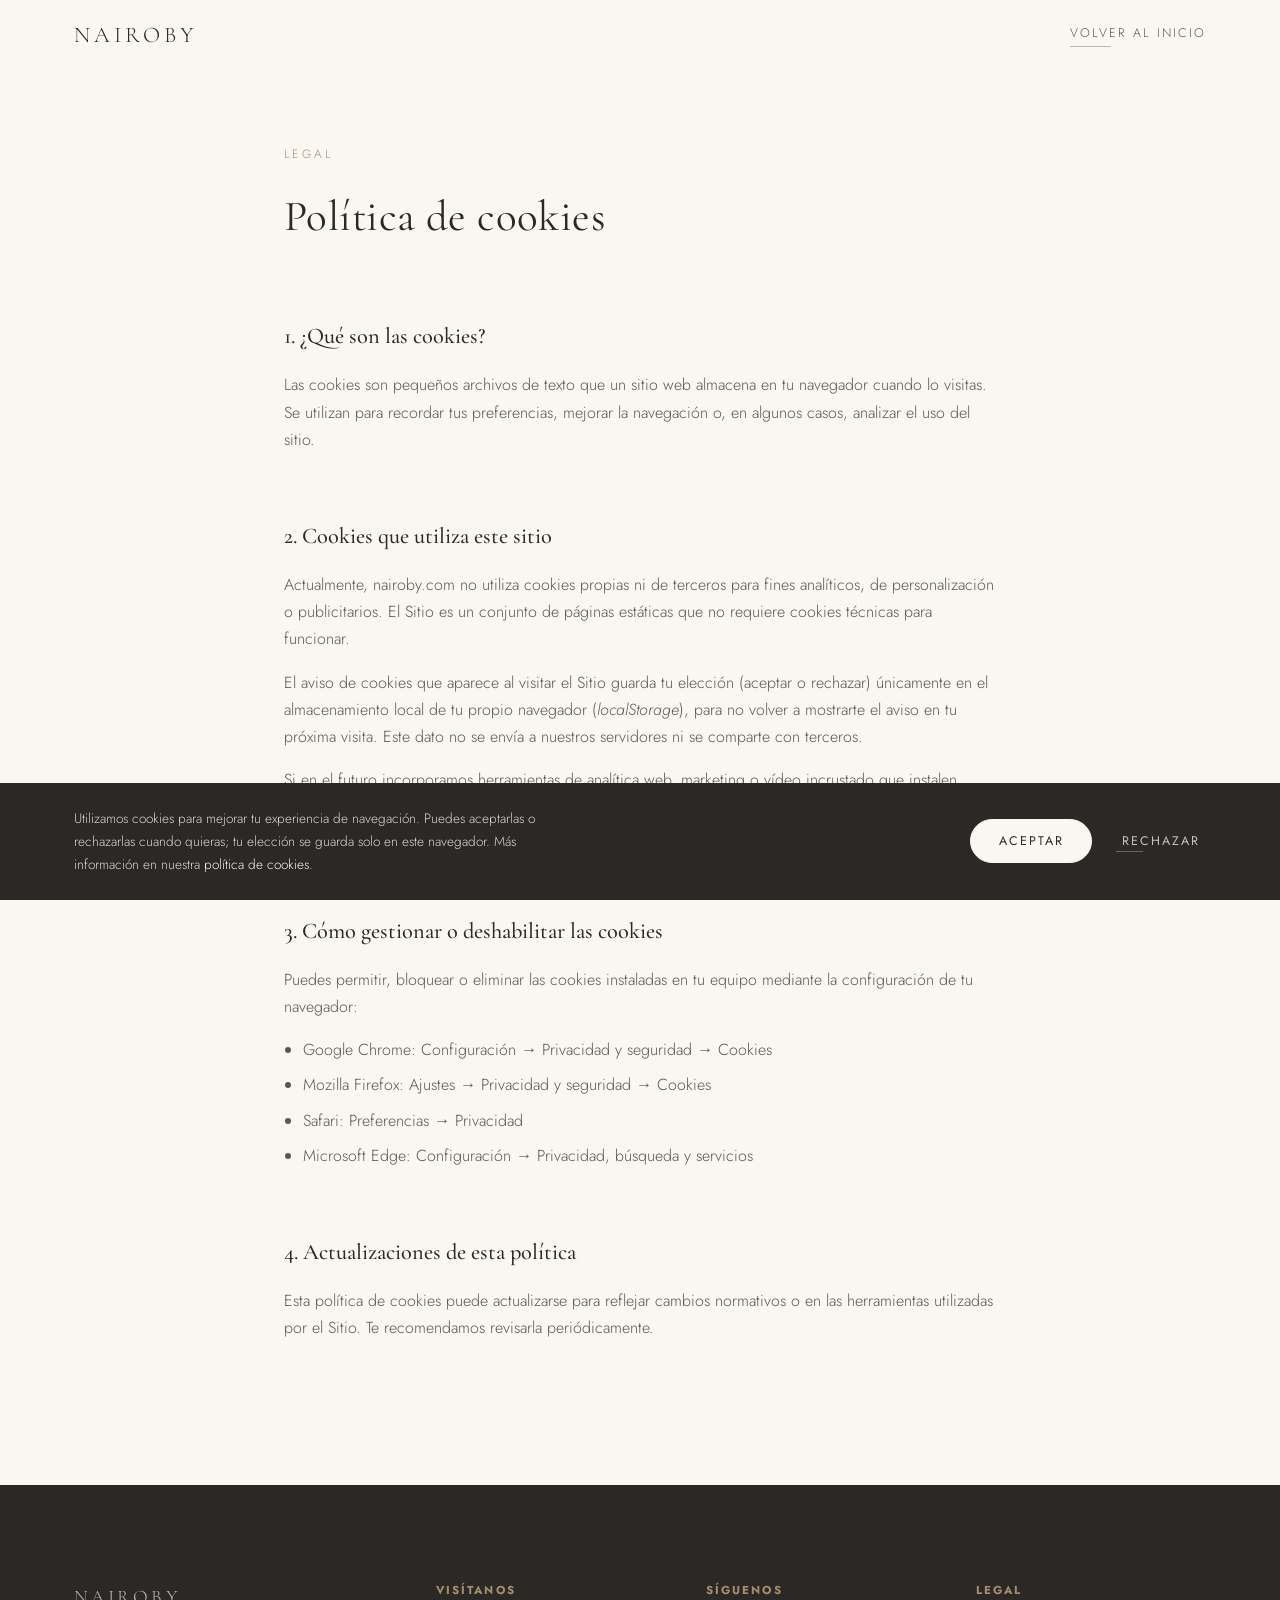
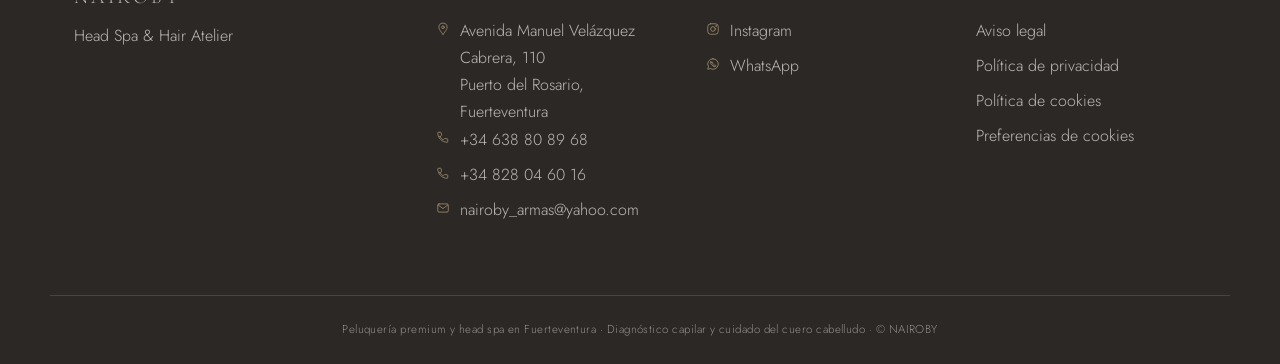
==== cookies.html @ 89db62e9 "Refine Contacto: smaller columns, phone field, warmer map, clickable map - Cap .contacto-columns at " ====
<!DOCTYPE html>
<html lang="es">
<head>
  <meta charset="UTF-8" />
  <meta name="viewport" content="width=device-width, initial-scale=1.0" />
  <title>Política de cookies — NAIROBY</title>
  <meta name="description" content="Política de cookies de NAIROBY, Head Spa & Hair Atelier." />
  <meta name="robots" content="noindex" />
  <meta name="theme-color" content="#FAF7F2" />

  <link rel="preconnect" href="https://fonts.googleapis.com" />
  <link rel="preconnect" href="https://fonts.gstatic.com" crossorigin />
  <link href="https://fonts.googleapis.com/css2?family=Cormorant+Garamond:wght@300;400;500&family=Jost:wght@300;400;500&display=swap" rel="stylesheet" />

  <link rel="stylesheet" href="css/style.css?v=2" />
</head>
<body>
  <svg aria-hidden="true" class="icon-sprite">
    <symbol id="icon-pin" viewBox="0 0 24 24">
      <path d="M12 21s7-7.58 7-12A7 7 0 0 0 5 9c0 4.42 7 12 7 12z" />
      <circle cx="12" cy="9" r="2.3" />
    </symbol>
    <symbol id="icon-phone" viewBox="0 0 24 24">
      <path d="M6.6 10.8c1.3 2.6 3.4 4.7 6 6l2-2c.3-.3.7-.4 1-.3 1.1.4 2.3.6 3.5.6.6 0 1 .4 1 1V20c0 .6-.4 1-1 1C10.3 21 3 13.7 3 4.9c0-.6.4-1 1-1H7.9c.6 0 1 .4 1 1 0 1.2.2 2.4.6 3.5.1.3 0 .7-.3 1l-2 2z" />
    </symbol>
    <symbol id="icon-mail" viewBox="0 0 24 24">
      <rect x="3" y="5" width="18" height="14" rx="2" />
      <path d="M4 7l8 6 8-6" />
    </symbol>
    <symbol id="icon-instagram" viewBox="0 0 24 24">
      <rect x="3" y="3" width="18" height="18" rx="5" />
      <circle cx="12" cy="12" r="4" />
      <circle cx="17.2" cy="6.8" r="0.6" />
    </symbol>
    <symbol id="icon-whatsapp" viewBox="0 0 24 24">
      <path d="M12 3a9 9 0 0 0-7.8 13.5L3 21l4.6-1.2A9 9 0 1 0 12 3z" />
      <path d="M9.4 9.4c.4-.8 1.7-.8 2 0 .3.7.6 1.3.4 1.7l-.5.7c-.1.2 0 .4.1.5.5.7 1.3 1.5 2 2 .1.1.3.2.5.1l.7-.5c.4-.2 1 .1 1.7.4.8.3.8 1.6 0 2-1.3.6-2.7.3-4.2-.7-1.3-.9-2.4-2-3.3-3.3-1-1.5-1.3-2.9-.7-4.2z" />
    </symbol>
  </svg>

  <a class="skip-link" href="#main">Saltar al contenido</a>

  <header class="site-header">
    <div class="container header-inner">
      <a href="index.html" class="brand-mark">NAIROBY</a>
      <a href="index.html" class="link-underline">Volver al inicio</a>
    </div>
  </header>

  <main id="main" class="legal-main">
    <div class="container narrow">
      <p class="eyebrow">Legal</p>
      <h1 class="section-title">Política de cookies</h1>

      <div class="legal-content">
        <h2>1. ¿Qué son las cookies?</h2>
        <p>
          Las cookies son pequeños archivos de texto que un sitio web
          almacena en tu navegador cuando lo visitas. Se utilizan para
          recordar tus preferencias, mejorar la navegación o, en algunos
          casos, analizar el uso del sitio.
        </p>

        <h2>2. Cookies que utiliza este sitio</h2>
        <p>
          Actualmente, nairoby.com no utiliza cookies propias ni de terceros
          para fines analíticos, de personalización o publicitarios. El Sitio
          es un conjunto de páginas estáticas que no requiere cookies
          técnicas para funcionar.
        </p>
        <p>
          El aviso de cookies que aparece al visitar el Sitio guarda tu
          elección (aceptar o rechazar) únicamente en el almacenamiento local
          de tu propio navegador (<em>localStorage</em>), para no volver a
          mostrarte el aviso en tu próxima visita. Este dato no se envía a
          nuestros servidores ni se comparte con terceros.
        </p>
        <p>
          Si en el futuro incorporamos herramientas de analítica web,
          marketing o vídeo incrustado que instalen cookies, actualizaremos
          esta política y solicitaremos tu consentimiento antes de
          activarlas, conforme a la normativa de la Agencia Española de
          Protección de Datos (AEPD).
        </p>

        <h2>3. Cómo gestionar o deshabilitar las cookies</h2>
        <p>
          Puedes permitir, bloquear o eliminar las cookies instaladas en tu
          equipo mediante la configuración de tu navegador:
        </p>
        <ul class="legal-list">
          <li>Google Chrome: Configuración → Privacidad y seguridad → Cookies</li>
          <li>Mozilla Firefox: Ajustes → Privacidad y seguridad → Cookies</li>
          <li>Safari: Preferencias → Privacidad</li>
          <li>Microsoft Edge: Configuración → Privacidad, búsqueda y servicios</li>
        </ul>

        <h2>4. Actualizaciones de esta política</h2>
        <p>
          Esta política de cookies puede actualizarse para reflejar cambios
          normativos o en las herramientas utilizadas por el Sitio. Te
          recomendamos revisarla periódicamente.
        </p>
      </div>
    </div>
  </main>

  <footer class="site-footer">
    <div class="container footer-inner">
      <div class="footer-brand">
        <p class="brand-mark small">NAIROBY</p>
        <p>Head Spa &amp; Hair Atelier</p>
      </div>

      <div class="footer-col">
        <h3>Visítanos</h3>
        <a class="footer-line" href="https://www.google.com/maps/search/?api=1&query=Avenida+Manuel+Vel%C3%A1zquez+Cabrera+110%2C+Puerto+del+Rosario%2C+Fuerteventura" target="_blank" rel="noopener">
          <svg class="footer-icon" width="14" height="14" viewBox="0 0 24 24" aria-hidden="true"><use href="#icon-pin"></use></svg>
          <span>Avenida Manuel Velázquez Cabrera, 110<br />Puerto del Rosario, Fuerteventura</span>
        </a>
        <p class="footer-line">
          <svg class="footer-icon" width="14" height="14" viewBox="0 0 24 24" aria-hidden="true"><use href="#icon-phone"></use></svg>
          <a href="tel:+34638808968">+34 638 80 89 68</a>
        </p>
        <p class="footer-line">
          <svg class="footer-icon" width="14" height="14" viewBox="0 0 24 24" aria-hidden="true"><use href="#icon-phone"></use></svg>
          <a href="tel:+34828046016">+34 828 04 60 16</a>
        </p>
        <p class="footer-line">
          <svg class="footer-icon" width="14" height="14" viewBox="0 0 24 24" aria-hidden="true"><use href="#icon-mail"></use></svg>
          <a href="mailto:nairoby_armas@yahoo.com">nairoby_armas@yahoo.com</a>
        </p>
      </div>

      <div class="footer-col">
        <h3>Síguenos</h3>
        <p class="footer-line">
          <svg class="footer-icon" width="14" height="14" viewBox="0 0 24 24" aria-hidden="true"><use href="#icon-instagram"></use></svg>
          <a href="https://www.instagram.com/nairoarmas/" target="_blank" rel="noopener">Instagram</a>
        </p>
        <p class="footer-line">
          <svg class="footer-icon" width="14" height="14" viewBox="0 0 24 24" aria-hidden="true"><use href="#icon-whatsapp"></use></svg>
          <a href="https://wa.me/34638808968" target="_blank" rel="noopener">WhatsApp</a>
        </p>
      </div>

      <div class="footer-col">
        <h3>Legal</h3>
        <p><a href="legal.html">Aviso legal</a></p>
        <p><a href="privacidad.html">Política de privacidad</a></p>
        <p><a href="cookies.html">Política de cookies</a></p>
        <p><a href="#" id="cookie-manage">Preferencias de cookies</a></p>
      </div>
    </div>

    <p class="footer-bottom">Peluquería premium y head spa en Fuerteventura · Diagnóstico capilar y cuidado del cuero cabelludo · © NAIROBY</p>
  </footer>

  <div class="cookie-banner" id="cookie-banner" role="dialog" aria-live="polite" aria-label="Aviso de cookies">
    <div class="container cookie-banner-inner">
      <p>
        Utilizamos cookies para mejorar tu experiencia de navegación. Puedes
        aceptarlas o rechazarlas cuando quieras; tu elección se guarda solo en
        este navegador. Más información en nuestra
        <a href="cookies.html">política de cookies</a>.
      </p>
      <div class="cookie-banner-actions">
        <button type="button" class="btn btn-primary" id="cookie-accept">Aceptar</button>
        <button type="button" class="link-underline" id="cookie-reject">Rechazar</button>
      </div>
    </div>
  </div>


  <a class="whatsapp-float" href="https://wa.me/34638808968?text=Hola%20NAIROBY%2C%20me%20gustar%C3%ADa%20reservar%20una%20experiencia" target="_blank" rel="noopener" aria-label="Reservar por WhatsApp">
    <svg width="26" height="26" viewBox="0 0 24 24" aria-hidden="true"><use href="#icon-whatsapp"></use></svg>
  </a>
  <script src="js/main.js?v=2"></script>
</body>
</html>
---- css/style.css ----
/* ==========================================================================
   NAIROBY — Head Spa & Hair Atelier
   Ultra Quiet Luxury design system
   ========================================================================== */

:root {
  /* Palette */
  --color-ivory: #faf7f2;
  --color-marfil: #f3eee4;
  --color-arena: #e8dcc8;
  --color-beige-piedra: #d9cbb5;
  --color-taupe: #b8a890;
  --color-carbon: #2b2826;
  --color-brass: #a38f6d;

  --color-bg: var(--color-ivory);
  --color-text: var(--color-carbon);
  --color-text-soft: #5c564f;
  --color-border: rgba(43, 40, 38, 0.12);

  /* Type */
  --font-serif: "Cormorant Garamond", Georgia, serif;
  --font-sans: "Jost", "Helvetica Neue", Arial, sans-serif;

  /* Rhythm */
  --space-1: 0.5rem;
  --space-2: 1rem;
  --space-3: 1.5rem;
  --space-4: 2.5rem;
  --space-5: 4rem;
  --space-6: 6rem;
  --space-7: 9rem;

  --max-width: 1180px;
  --max-width-narrow: 760px;

  --ease-quiet: cubic-bezier(0.22, 0.61, 0.36, 1);
}

/* --- Reset --------------------------------------------------------------- */

*,
*::before,
*::after {
  box-sizing: border-box;
}

html {
  scroll-behavior: smooth;
}

body {
  margin: 0;
  background: var(--color-bg);
  color: var(--color-text);
  font-family: var(--font-sans);
  font-weight: 300;
  line-height: 1.7;
  -webkit-font-smoothing: antialiased;
}

img {
  max-width: 100%;
  display: block;
}

a {
  color: inherit;
  text-decoration: none;
}

ul,
ol {
  list-style: none;
  margin: 0;
  padding: 0;
}

h1,
h2,
h3,
p {
  margin: 0;
}

@media (prefers-reduced-motion: reduce) {
  html {
    scroll-behavior: auto;
  }
  * {
    animation-duration: 0.01ms !important;
    transition-duration: 0.01ms !important;
  }
}

/* --- Layout helpers -------------------------------------------------------*/

.container {
  width: 100%;
  max-width: var(--max-width);
  margin-inline: auto;
  padding-inline: var(--space-3);
}

.narrow {
  max-width: var(--max-width-narrow);
}

.center {
  text-align: center;
}

.skip-link {
  position: absolute;
  left: -999px;
  top: 0;
  background: var(--color-carbon);
  color: var(--color-ivory);
  padding: var(--space-2) var(--space-3);
  z-index: 1000;
}

.skip-link:focus {
  left: var(--space-2);
  top: var(--space-2);
}

/* --- Typography ------------------------------------------------------------*/

.eyebrow {
  font-family: var(--font-sans);
  font-size: 0.75rem;
  letter-spacing: 0.28em;
  text-transform: uppercase;
  color: var(--color-brass);
  margin-bottom: var(--space-2);
}

.eyebrow.center {
  text-align: center;
}

.section-title {
  font-family: var(--font-serif);
  font-weight: 400;
  font-size: clamp(1.8rem, 1.4rem + 1.6vw, 2.75rem);
  letter-spacing: 0.01em;
  margin-bottom: var(--space-5);
}

.section-title.center {
  text-align: center;
}

/* --- Buttons ----------------------------------------------------------- */

.btn {
  display: inline-block;
  padding: 0.95em 2.2em;
  font-family: var(--font-sans);
  font-size: 0.78rem;
  letter-spacing: 0.16em;
  text-transform: uppercase;
  border-radius: 999px;
  transition: background-color 0.5s var(--ease-quiet), color 0.5s var(--ease-quiet), border-color 0.5s var(--ease-quiet);
}

.btn-primary {
  background: var(--color-carbon);
  color: var(--color-ivory);
  border: 1px solid var(--color-carbon);
}

.btn-primary:hover {
  background: var(--color-brass);
  border-color: var(--color-brass);
}

.link-underline {
  position: relative;
  padding-bottom: 0.2em;
  font-size: 0.78rem;
  letter-spacing: 0.16em;
  text-transform: uppercase;
  color: var(--color-text-soft);
}

.link-underline::after {
  content: "";
  position: absolute;
  left: 0;
  bottom: 0;
  width: 100%;
  height: 1px;
  background: currentColor;
  transform: scaleX(0.3);
  transform-origin: left;
  opacity: 0.4;
  transition: transform 0.5s var(--ease-quiet), opacity 0.5s var(--ease-quiet);
}

.link-underline:hover {
  color: var(--color-carbon);
}

.link-underline:hover::after {
  transform: scaleX(1);
  opacity: 1;
}

.cta-row {
  display: flex;
  flex-wrap: wrap;
  align-items: center;
  gap: var(--space-4);
  margin-top: var(--space-4);
}

.center .cta-row,
.reserva .cta-row {
  justify-content: center;
}

/* --- Header / Nav -------------------------------------------------------- */

.site-header {
  position: fixed;
  top: 0;
  left: 0;
  right: 0;
  z-index: 100;
  background: rgba(250, 247, 242, 0.96);
  border-bottom: 1px solid transparent;
  transition: border-color 0.4s var(--ease-quiet);
}

.header-inner {
  display: flex;
  align-items: center;
  justify-content: space-between;
  padding-block: var(--space-2);
}

.brand-mark {
  font-family: var(--font-serif);
  font-size: 1.4rem;
  letter-spacing: 0.18em;
}

.brand-mark.small {
  font-size: 1.2rem;
  margin-bottom: var(--space-1);
}

.primary-nav ul {
  display: flex;
  align-items: center;
  gap: var(--space-4);
}

.primary-nav a:not(.nav-cta) {
  position: relative;
  font-size: 0.75rem;
  letter-spacing: 0.14em;
  text-transform: uppercase;
  color: var(--color-text-soft);
  transition: color 0.3s var(--ease-quiet);
}

.primary-nav a:not(.nav-cta)::after {
  content: "";
  position: absolute;
  left: 0;
  bottom: -0.3em;
  width: 100%;
  height: 1px;
  background: currentColor;
  transform: scaleX(0);
  transform-origin: left;
  transition: transform 0.4s var(--ease-quiet);
}

.primary-nav a:not(.nav-cta):hover {
  color: var(--color-carbon);
}

.primary-nav a:not(.nav-cta):hover::after {
  transform: scaleX(1);
}

.primary-nav .nav-cta {
  font-size: 0.75rem;
  letter-spacing: 0.14em;
  text-transform: uppercase;
  padding: 0.7em 1.6em;
  border: 1px solid var(--color-carbon);
  border-radius: 999px;
  color: var(--color-carbon);
}

.nav-toggle {
  position: relative;
  z-index: 20;
  display: none;
  flex-direction: column;
  justify-content: center;
  gap: 5px;
  width: 38px;
  height: 38px;
  background: none;
  border: none;
  cursor: pointer;
}

.nav-toggle span {
  display: block;
  height: 1px;
  background: var(--color-carbon);
  transition: transform 0.3s var(--ease-quiet), opacity 0.3s var(--ease-quiet);
}

/* --- Hero ------------------------------------------------------------------*/

.hero {
  position: relative;
  min-height: 100svh;
  display: flex;
  align-items: center;
  overflow: hidden;
  background-color: var(--color-carbon);
}

.hero-texture {
  position: absolute;
  inset: 0;
  background-image:
    linear-gradient(
      90deg,
      rgba(20, 17, 14, 0.85) 0%,
      rgba(20, 17, 14, 0.6) 38%,
      rgba(20, 17, 14, 0.25) 65%,
      rgba(20, 17, 14, 0.1) 100%
    ),
    url("../assets/images/hero_medic.png");
  background-size: cover, cover;
  background-position: center, center 30%;
  background-repeat: no-repeat, no-repeat;
  pointer-events: none;
}

.hero-inner {
  position: relative;
  padding-top: var(--space-6);
  padding-bottom: var(--space-6);
}

.hero-title {
  font-family: var(--font-serif);
  font-weight: 300;
  font-size: clamp(3.2rem, 2.2rem + 6vw, 7rem);
  letter-spacing: 0.06em;
  margin-block: var(--space-2);
  color: var(--color-ivory);
}

.hero-claim {
  font-family: var(--font-serif);
  font-size: clamp(1.3rem, 1.1rem + 1vw, 1.9rem);
  font-style: italic;
  color: rgba(250, 247, 242, 0.85);
  max-width: 32ch;
}

.hero-text {
  margin-top: var(--space-3);
  max-width: 42ch;
  color: rgba(250, 247, 242, 0.75);
}

.hero-trust {
  margin-top: var(--space-5);
  font-size: 0.72rem;
  letter-spacing: 0.1em;
  text-transform: uppercase;
  color: var(--color-brass);
}

.hero .link-underline {
  color: rgba(250, 247, 242, 0.75);
}

.hero .link-underline:hover {
  color: var(--color-ivory);
}

.hero .btn-primary {
  background: var(--color-ivory);
  color: var(--color-carbon);
  border-color: var(--color-ivory);
}

.hero .btn-primary:hover {
  background: var(--color-brass);
  border-color: var(--color-brass);
  color: var(--color-ivory);
}

/* --- Manifiesto --------------------------------------------------------- */

.manifiesto {
  padding-block: var(--space-7);
  background: var(--color-marfil);
}

.manifiesto h2 {
  font-family: var(--font-serif);
  font-weight: 400;
  font-size: clamp(2rem, 1.6rem + 1.8vw, 3rem);
  margin-bottom: var(--space-3);
}

.manifiesto p {
  color: var(--color-text-soft);
  font-size: 1.1rem;
}

/* --- Rituales / Services -------------------------------------------------*/

.rituales {
  padding-block: var(--space-7);
}

.ritual-list {
  max-width: var(--max-width-narrow);
  margin-inline: auto;
}

.ritual-item {
  display: grid;
  grid-template-columns: 3rem 1fr;
  column-gap: var(--space-4);
  padding-block: var(--space-4);
  border-top: 1px solid var(--color-border);
  transition: opacity 0.5s var(--ease-quiet);
}

.ritual-item:last-child {
  border-bottom: 1px solid var(--color-border);
}

.ritual-item:hover {
  opacity: 0.7;
}

.ritual-index {
  font-family: var(--font-serif);
  font-size: 1rem;
  letter-spacing: 0.05em;
  color: var(--color-brass);
}

.ritual-content h3 {
  font-family: var(--font-serif);
  font-weight: 500;
  font-size: 1.4rem;
  margin-bottom: var(--space-1);
}

.ritual-content p {
  color: var(--color-text-soft);
  font-size: 0.95rem;
  max-width: 46ch;
}

/* --- Experiencia / Steps -------------------------------------------------*/

.experiencia {
  padding-block: var(--space-7);
  background: var(--color-marfil);
}

.steps {
  display: grid;
  grid-template-columns: repeat(auto-fit, minmax(220px, 1fr));
  gap: var(--space-5);
}

.step-number {
  display: block;
  font-family: var(--font-serif);
  font-size: 1.1rem;
  color: var(--color-brass);
  letter-spacing: 0.1em;
  margin-bottom: var(--space-2);
}

.step h3 {
  font-family: var(--font-serif);
  font-weight: 500;
  font-size: 1.3rem;
  margin-bottom: var(--space-2);
}

.step p {
  color: var(--color-text-soft);
  font-size: 0.95rem;
}

/* --- Head Spa ---------------------------------------------------------- */

.head-spa {
  padding-block: var(--space-7);
}

.head-spa-inner {
  display: grid;
  grid-template-columns: 1fr 1fr;
  gap: var(--space-5);
  align-items: center;
}

.head-spa-visual {
  aspect-ratio: 4 / 5;
  border-radius: 4px;
  background-image: url("../assets/images/hero_medic_01.png");
  background-size: cover;
  background-position: 38% 55%;
  background-repeat: no-repeat;
}

.head-spa-copy h2 {
  font-family: var(--font-serif);
  font-weight: 400;
  font-size: clamp(1.8rem, 1.5rem + 1.4vw, 2.5rem);
  margin-bottom: var(--space-3);
}

.head-spa-copy p {
  color: var(--color-text-soft);
  margin-bottom: var(--space-4);
}

/* --- Testimonios --------------------------------------------------------*/

.testimonios {
  padding-block: var(--space-7);
  background: var(--color-marfil);
}

.testimonial-list {
  display: flex;
  flex-direction: column;
  gap: var(--space-5);
}

.testimonial {
  text-align: center;
}

.testimonial p {
  font-family: var(--font-serif);
  font-style: italic;
  font-size: clamp(1.1rem, 1rem + 0.5vw, 1.4rem);
  line-height: 1.6;
}

.testimonial span {
  display: block;
  margin-top: var(--space-2);
  font-size: 0.75rem;
  letter-spacing: 0.14em;
  text-transform: uppercase;
  color: var(--color-brass);
}

/* --- Reserva -------------------------------------------------------------*/

.reserva {
  padding-block: var(--space-7);
}

.reserva h2 {
  font-family: var(--font-serif);
  font-weight: 400;
  font-size: clamp(2rem, 1.6rem + 1.8vw, 3rem);
  margin-bottom: var(--space-3);
}

.reserva p {
  color: var(--color-text-soft);
}

.reserva-nota {
  font-size: 0.85rem;
  font-style: italic;
  margin-top: var(--space-2);
}

.reserva .btn {
  margin-top: var(--space-4);
}

/* --- Contacto ---------------------------------------------------------- */

.contacto {
  padding-block: var(--space-7);
  background: var(--color-marfil);
}

.contacto-columns {
  display: grid;
  grid-template-columns: 1fr 1fr;
  gap: var(--space-5);
  margin-top: var(--space-5);
  align-items: start;
  max-width: 860px;
  margin-inline: auto;
}

.contacto-icon {
  fill: none;
  stroke: var(--color-brass);
  stroke-width: 1.3;
  stroke-linecap: round;
  stroke-linejoin: round;
  margin-bottom: var(--space-2);
}

.contacto-location h3 {
  font-family: var(--font-serif);
  font-weight: 500;
  font-size: 1.2rem;
  margin-bottom: var(--space-2);
}

.contacto-map {
  position: relative;
  margin-top: var(--space-3);
  aspect-ratio: 4 / 3;
  max-width: 320px;
  border-radius: 4px;
  overflow: hidden;
}

.contacto-map iframe {
  width: 100%;
  height: 100%;
  border: 0;
  pointer-events: none;
  filter: grayscale(85%) sepia(30%) saturate(1.4) brightness(1.04) contrast(0.95);
}

.contacto-map-link {
  position: absolute;
  inset: 0;
}

.contact-form {
  display: flex;
  flex-direction: column;
  gap: var(--space-4);
}

.form-field {
  display: flex;
  flex-direction: column;
  gap: var(--space-1);
  text-align: left;
}

.form-field label {
  font-size: 0.72rem;
  letter-spacing: 0.14em;
  text-transform: uppercase;
  color: var(--color-brass);
}

.form-field input,
.form-field textarea {
  font-family: var(--font-sans);
  font-size: 1rem;
  color: var(--color-carbon);
  background: transparent;
  border: none;
  border-bottom: 1px solid var(--color-border);
  padding: 0.5em 0;
  resize: vertical;
  transition: border-color 0.3s var(--ease-quiet);
}

.form-field input:focus,
.form-field textarea:focus {
  outline: none;
  border-color: var(--color-carbon);
}

.contact-form .btn {
  align-self: center;
  margin-top: var(--space-2);
}

/* --- Legal pages (aviso legal, privacidad, cookies) ------------------------*/

.legal-main {
  padding-top: var(--space-7);
  padding-bottom: var(--space-7);
}

.legal-main .section-title {
  margin-bottom: var(--space-5);
}

.legal-content h2 {
  font-family: var(--font-serif);
  font-weight: 500;
  font-size: 1.4rem;
  margin-top: var(--space-5);
  margin-bottom: var(--space-2);
}

.legal-content h2:first-child {
  margin-top: 0;
}

.legal-content p {
  color: var(--color-text-soft);
}

.legal-content p + p {
  margin-top: var(--space-2);
}

.legal-list {
  margin-top: var(--space-2);
  padding-left: 1.2em;
  color: var(--color-text-soft);
}

.legal-list li {
  list-style: disc;
  margin-bottom: var(--space-1);
}

/* --- Footer ---------------------------------------------------------------*/

.site-footer {
  background: var(--color-carbon);
  color: var(--color-marfil);
  padding-top: var(--space-6);
}

.footer-inner {
  display: grid;
  grid-template-columns: 1.4fr 1fr 1fr 1fr;
  gap: var(--space-4);
  padding-bottom: var(--space-5);
  border-bottom: 1px solid rgba(250, 247, 242, 0.14);
}

.footer-brand p {
  color: rgba(250, 247, 242, 0.7);
}

.footer-col h3 {
  font-size: 0.72rem;
  letter-spacing: 0.18em;
  text-transform: uppercase;
  color: var(--color-brass);
  margin-bottom: var(--space-2);
}

.footer-col p {
  margin-bottom: var(--space-1);
  color: rgba(250, 247, 242, 0.7);
}

.footer-col a:hover {
  color: var(--color-ivory);
}

.icon-sprite {
  position: absolute;
  width: 0;
  height: 0;
  overflow: hidden;
}

.footer-line {
  display: flex;
  align-items: flex-start;
  gap: 0.65em;
  color: rgba(250, 247, 242, 0.7);
  transition: color 0.3s var(--ease-quiet);
}

a.footer-line:hover {
  color: var(--color-ivory);
}

.footer-icon {
  flex-shrink: 0;
  width: 14px;
  height: 14px;
  margin-top: 0.3em;
  fill: none;
  stroke: var(--color-brass);
  stroke-width: 1.4;
  stroke-linecap: round;
  stroke-linejoin: round;
}

.footer-bottom {
  text-align: center;
  font-size: 0.72rem;
  letter-spacing: 0.04em;
  color: rgba(250, 247, 242, 0.5);
  padding-block: var(--space-3);
}

/* --- Floating WhatsApp button (mobile/tablet only) -------------------------*/

.whatsapp-float {
  display: none;
}

@media (max-width: 860px) {
  .whatsapp-float {
    display: flex;
    align-items: center;
    justify-content: center;
    position: fixed;
    right: var(--space-3);
    bottom: var(--space-3);
    width: 52px;
    height: 52px;
    border-radius: 50%;
    background: var(--color-carbon);
    color: var(--color-ivory);
    box-shadow: 0 6px 20px rgba(43, 40, 38, 0.3);
    z-index: 60;
    transition: background-color 0.4s var(--ease-quiet);
  }

  .whatsapp-float:hover {
    background: var(--color-brass);
  }

  .whatsapp-float svg {
    fill: none;
    stroke: currentColor;
    stroke-width: 1.4;
    stroke-linecap: round;
    stroke-linejoin: round;
  }
}

/* --- Cookie consent banner --------------------------------------------------*/

.cookie-banner {
  position: fixed;
  left: 0;
  right: 0;
  bottom: 0;
  z-index: 200;
  background: var(--color-carbon);
  color: rgba(250, 247, 242, 0.85);
  padding-block: var(--space-3);
  transform: translateY(100%);
  transition: transform 0.6s var(--ease-quiet);
}

.cookie-banner.is-visible {
  transform: translateY(0);
}

.cookie-banner-inner {
  display: flex;
  flex-wrap: wrap;
  align-items: center;
  justify-content: space-between;
  gap: var(--space-3);
}

.cookie-banner p {
  font-size: 0.85rem;
  max-width: 60ch;
}

.cookie-banner a {
  color: var(--color-ivory);
}

.cookie-banner-actions {
  display: flex;
  align-items: center;
  gap: var(--space-3);
  flex-shrink: 0;
}

.cookie-banner .btn-primary {
  background: var(--color-ivory);
  color: var(--color-carbon);
  border-color: var(--color-ivory);
}

.cookie-banner .btn-primary:hover {
  background: var(--color-brass);
  border-color: var(--color-brass);
  color: var(--color-ivory);
}

.cookie-banner .link-underline {
  color: rgba(250, 247, 242, 0.75);
  background: none;
  border: none;
  cursor: pointer;
  font-family: var(--font-sans);
}

.cookie-banner .link-underline:hover {
  color: var(--color-ivory);
}

/* --- Scroll reveal --------------------------------------------------------*/

.reveal {
  opacity: 0;
  transform: translateY(18px);
  transition: opacity 0.9s var(--ease-quiet), transform 0.9s var(--ease-quiet);
}

.reveal.is-visible {
  opacity: 1;
  transform: none;
}

/* --- Responsive ------------------------------------------------------------*/

@media (max-width: 860px) {
  .primary-nav {
    position: fixed;
    z-index: 10;
    inset: 0 0 0 30%;
    background: var(--color-ivory);
    transform: translateX(100%);
    transition: transform 0.5s var(--ease-quiet);
    padding: var(--space-6) var(--space-3);
  }

  .primary-nav.is-open {
    transform: translateX(0);
    box-shadow: -100vw 0 0 100vw rgba(43, 40, 38, 0.35);
  }

  .primary-nav ul {
    flex-direction: column;
    align-items: flex-start;
    gap: var(--space-3);
  }

  .nav-toggle {
    display: flex;
  }

  .nav-toggle[aria-expanded="true"] span:nth-child(1) {
    transform: translateY(6px) rotate(45deg);
  }

  .nav-toggle[aria-expanded="true"] span:nth-child(2) {
    opacity: 0;
  }

  .nav-toggle[aria-expanded="true"] span:nth-child(3) {
    transform: translateY(-6px) rotate(-45deg);
  }

  .head-spa-inner {
    grid-template-columns: 1fr;
  }

  .head-spa-visual {
    order: -1;
  }

  .contacto-columns {
    grid-template-columns: 1fr;
    gap: var(--space-5);
  }

  .footer-inner {
    grid-template-columns: 1fr 1fr;
  }
}

@media (max-width: 520px) {
  .footer-inner {
    grid-template-columns: 1fr;
  }
}
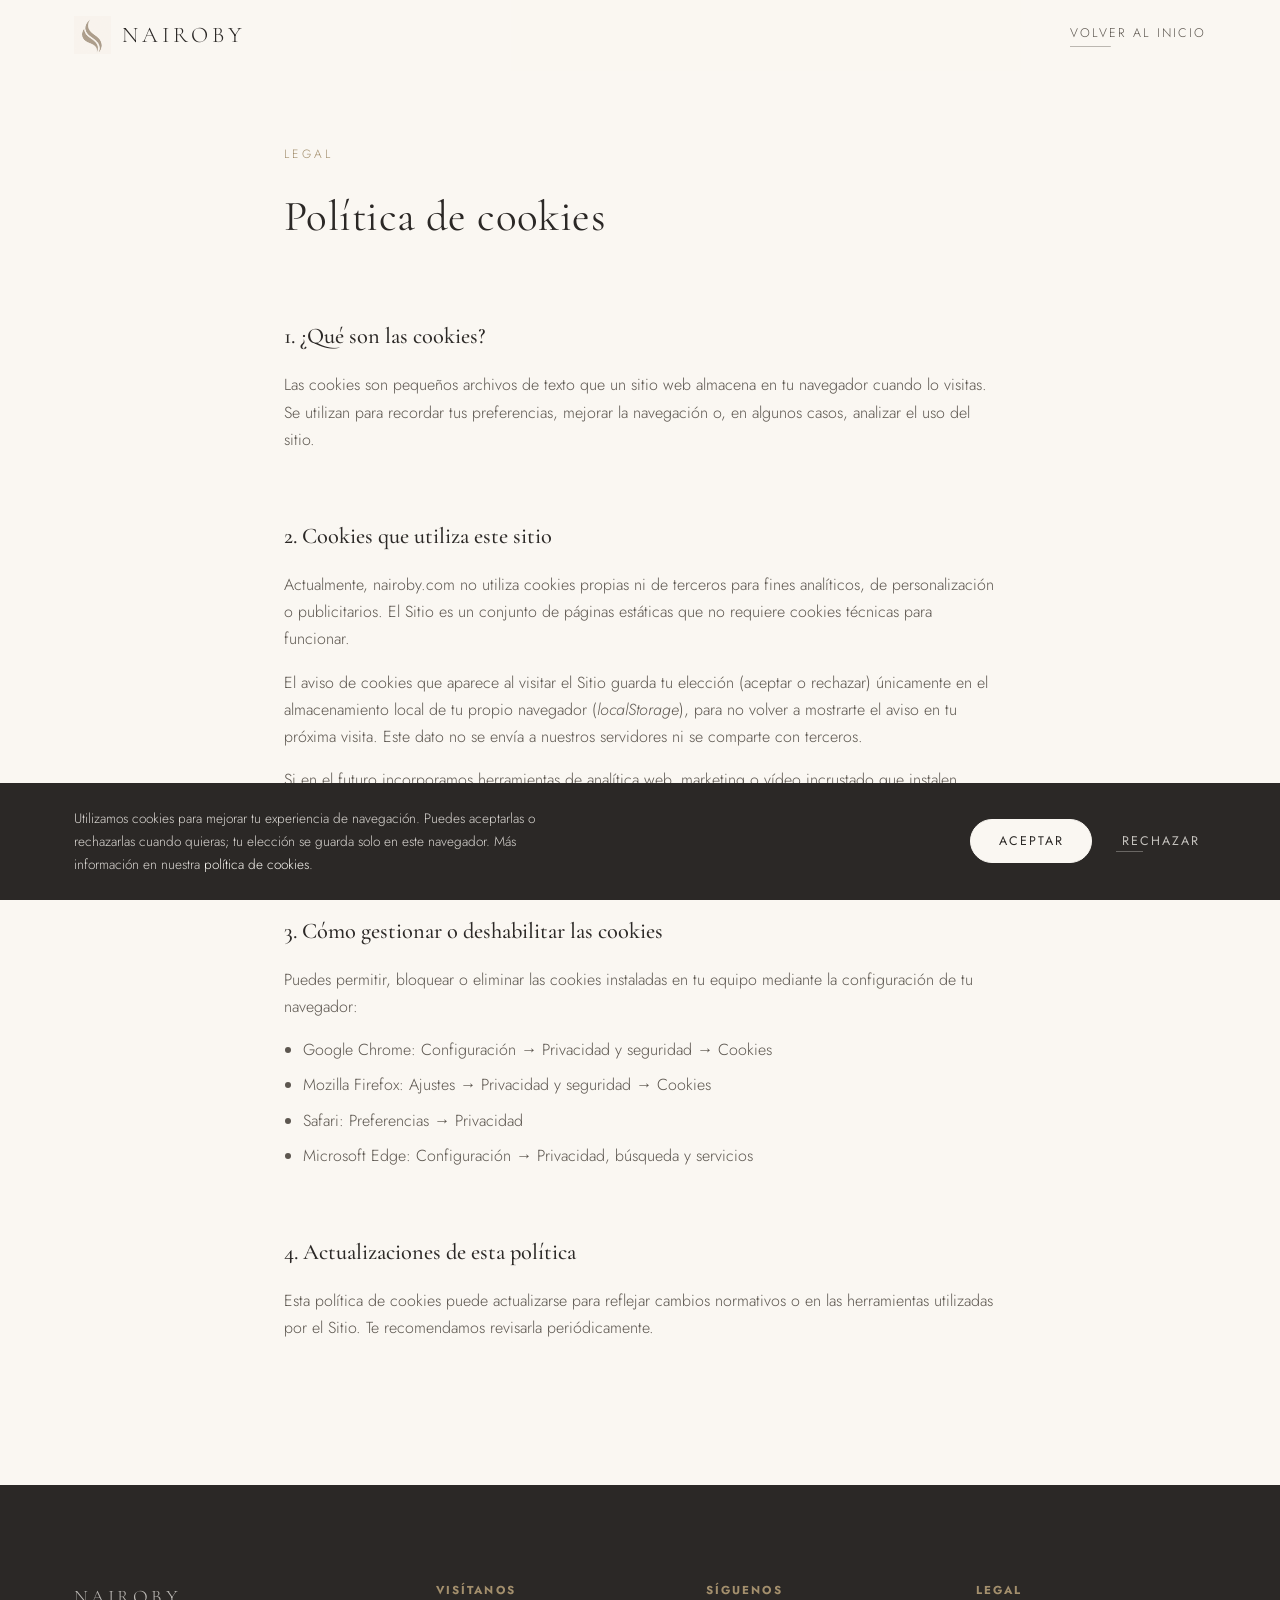
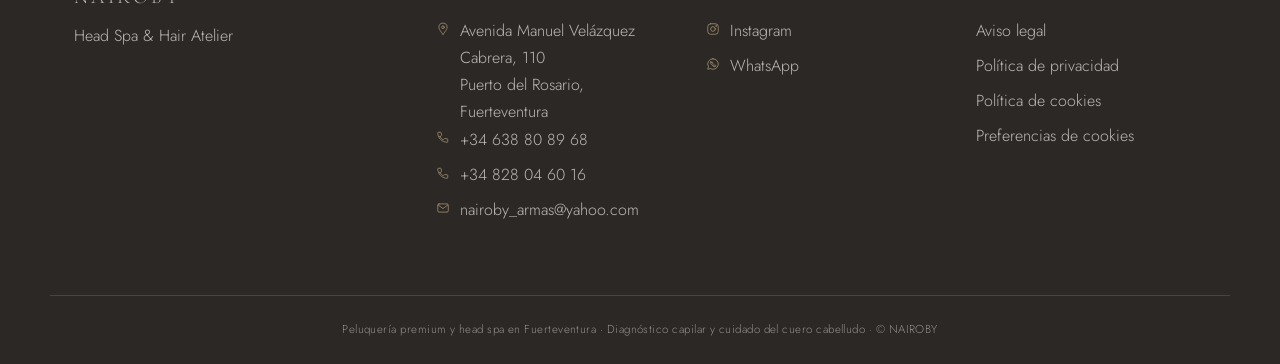
==== commit ea11f357: "Add the logo icon mark to the header Crop the flame/wave icon out of the full logo lockup (assets/im" ====
--- a/cookies.html
+++ b/cookies.html
@@ -12,7 +12,7 @@
   <link rel="preconnect" href="https://fonts.gstatic.com" crossorigin />
   <link href="https://fonts.googleapis.com/css2?family=Cormorant+Garamond:wght@300;400;500&family=Jost:wght@300;400;500&display=swap" rel="stylesheet" />
 
-  <link rel="stylesheet" href="css/style.css?v=2" />
+  <link rel="stylesheet" href="css/style.css?v=5" />
 </head>
 <body>
   <svg aria-hidden="true" class="icon-sprite">
@@ -42,7 +42,7 @@
 
   <header class="site-header">
     <div class="container header-inner">
-      <a href="index.html" class="brand-mark">NAIROBY</a>
+      <a href="index.html" class="brand-mark"><img src="assets/images/logo-icon.png" alt="" class="brand-icon" />NAIROBY</a>
       <a href="index.html" class="link-underline">Volver al inicio</a>
     </div>
   </header>
@@ -175,6 +175,6 @@
   <a class="whatsapp-float" href="https://wa.me/34638808968?text=Hola%20NAIROBY%2C%20me%20gustar%C3%ADa%20reservar%20una%20experiencia" target="_blank" rel="noopener" aria-label="Reservar por WhatsApp">
     <svg width="26" height="26" viewBox="0 0 24 24" aria-hidden="true"><use href="#icon-whatsapp"></use></svg>
   </a>
-  <script src="js/main.js?v=2"></script>
+  <script src="js/main.js?v=5"></script>
 </body>
 </html>
--- a/css/style.css
+++ b/css/style.css
@@ -242,9 +242,18 @@
 }
 
 .brand-mark {
+  display: flex;
+  align-items: center;
+  gap: 0.5em;
   font-family: var(--font-serif);
   font-size: 1.4rem;
   letter-spacing: 0.18em;
+}
+
+.brand-icon {
+  height: 1.7em;
+  width: auto;
+  display: block;
 }
 
 .brand-mark.small {
@@ -612,9 +621,25 @@
   grid-template-columns: 1fr 1fr;
   gap: var(--space-5);
   margin-top: var(--space-5);
-  align-items: start;
+  align-items: stretch;
   max-width: 860px;
   margin-inline: auto;
+}
+
+.contacto-card {
+  display: flex;
+  flex-direction: column;
+  background: var(--color-ivory);
+  border: 1px solid var(--color-border);
+  border-radius: 4px;
+  padding: var(--space-4);
+}
+
+.contacto-card-header {
+  display: flex;
+  align-items: center;
+  gap: var(--space-2);
+  margin-bottom: var(--space-3);
 }
 
 .contacto-icon {
@@ -623,21 +648,19 @@
   stroke-width: 1.3;
   stroke-linecap: round;
   stroke-linejoin: round;
-  margin-bottom: var(--space-2);
-}
-
-.contacto-location h3 {
+  flex-shrink: 0;
+}
+
+.contacto-card-header h3 {
   font-family: var(--font-serif);
   font-weight: 500;
   font-size: 1.2rem;
-  margin-bottom: var(--space-2);
 }
 
 .contacto-map {
   position: relative;
-  margin-top: var(--space-3);
-  aspect-ratio: 4 / 3;
-  max-width: 320px;
+  flex: 1;
+  min-height: 180px;
   border-radius: 4px;
   overflow: hidden;
 }
@@ -653,12 +676,31 @@
 .contacto-map-link {
   position: absolute;
   inset: 0;
+  display: flex;
+  align-items: flex-end;
+  justify-content: flex-end;
+  padding: var(--space-2);
+}
+
+.contacto-map-badge {
+  font-size: 0.68rem;
+  letter-spacing: 0.08em;
+  text-transform: uppercase;
+  color: var(--color-carbon);
+  background: rgba(250, 247, 242, 0.9);
+  padding: 0.5em 0.9em;
+  border-radius: 999px;
+  transition: background-color 0.3s var(--ease-quiet);
+}
+
+.contacto-map-link:hover .contacto-map-badge {
+  background: var(--color-ivory);
 }
 
 .contact-form {
   display: flex;
   flex-direction: column;
-  gap: var(--space-4);
+  gap: var(--space-3);
 }
 
 .form-field {
@@ -669,7 +711,7 @@
 }
 
 .form-field label {
-  font-size: 0.72rem;
+  font-size: 0.7rem;
   letter-spacing: 0.14em;
   text-transform: uppercase;
   color: var(--color-brass);
@@ -678,12 +720,12 @@
 .form-field input,
 .form-field textarea {
   font-family: var(--font-sans);
-  font-size: 1rem;
+  font-size: 0.95rem;
   color: var(--color-carbon);
   background: transparent;
   border: none;
   border-bottom: 1px solid var(--color-border);
-  padding: 0.5em 0;
+  padding: 0.35em 0;
   resize: vertical;
   transition: border-color 0.3s var(--ease-quiet);
 }
@@ -695,8 +737,8 @@
 }
 
 .contact-form .btn {
-  align-self: center;
-  margin-top: var(--space-2);
+  align-self: flex-start;
+  margin-top: var(--space-1);
 }
 
 /* --- Legal pages (aviso legal, privacidad, cookies) ------------------------*/
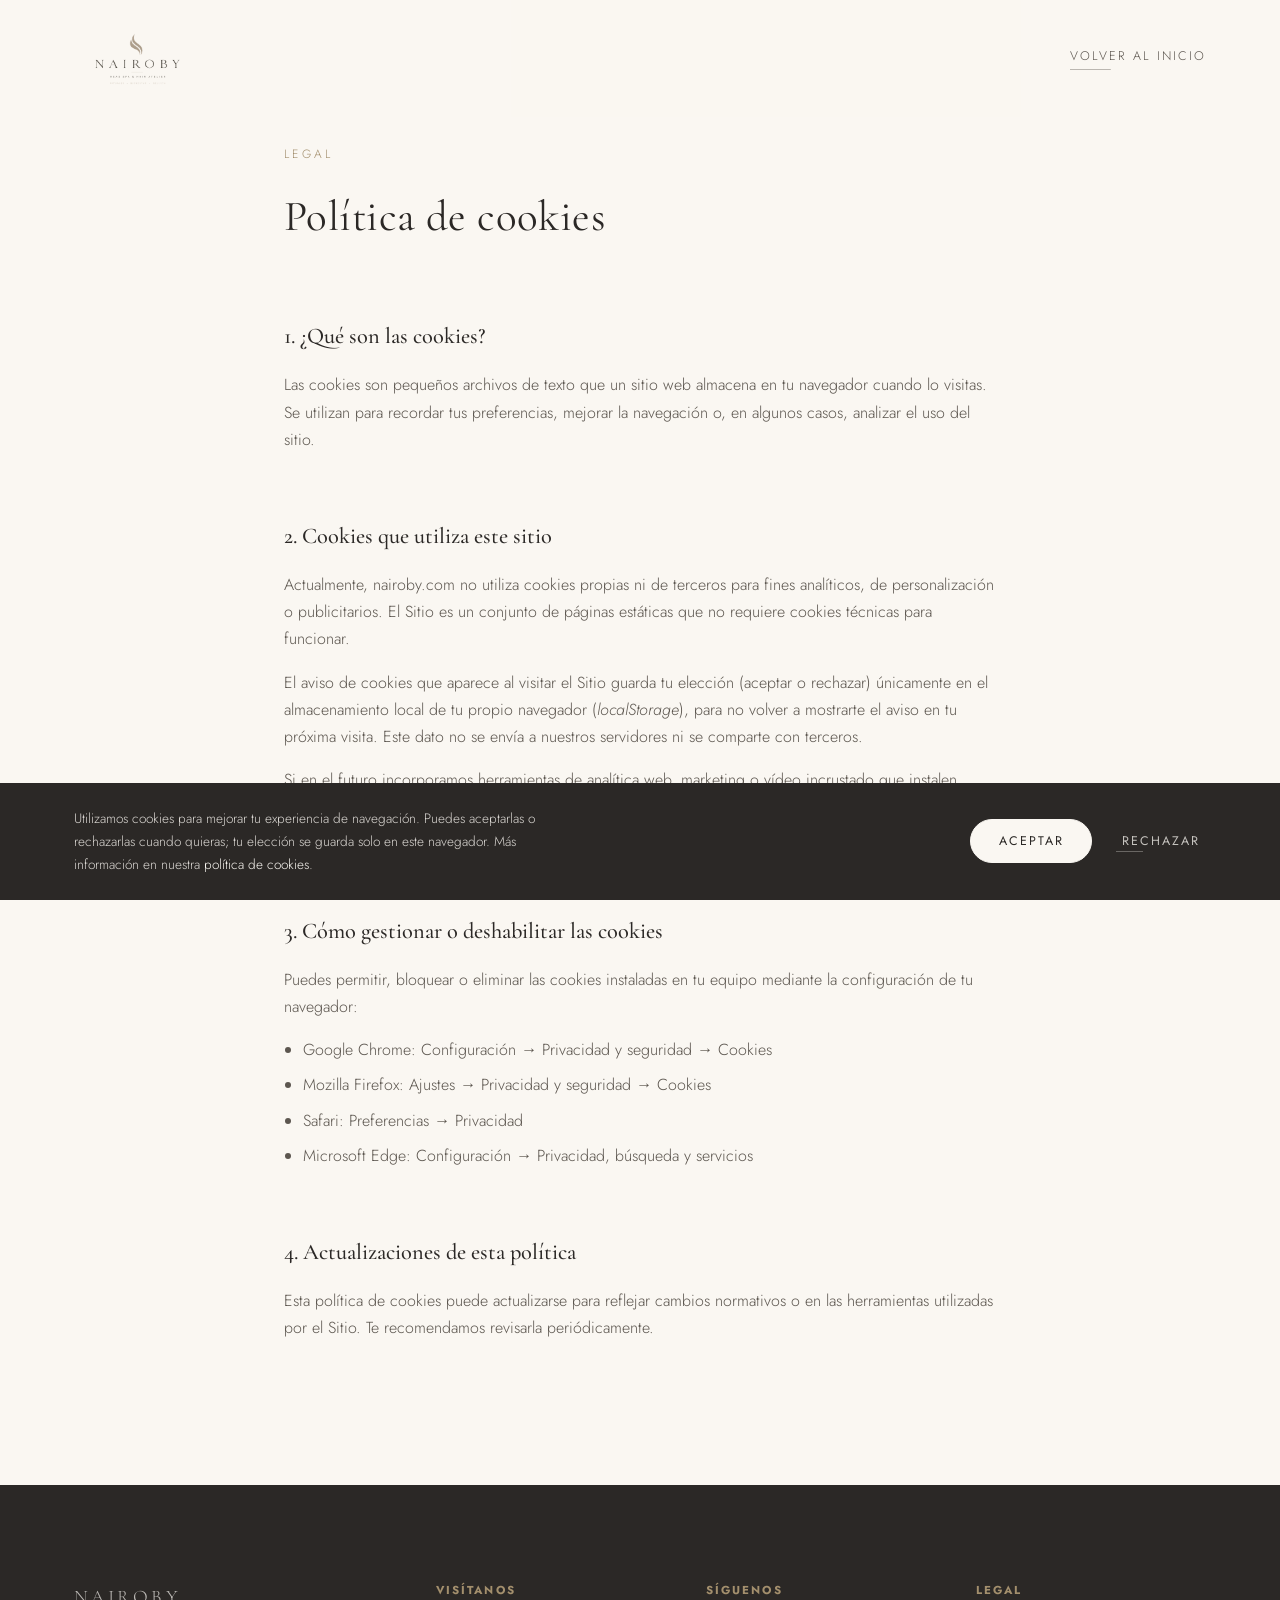
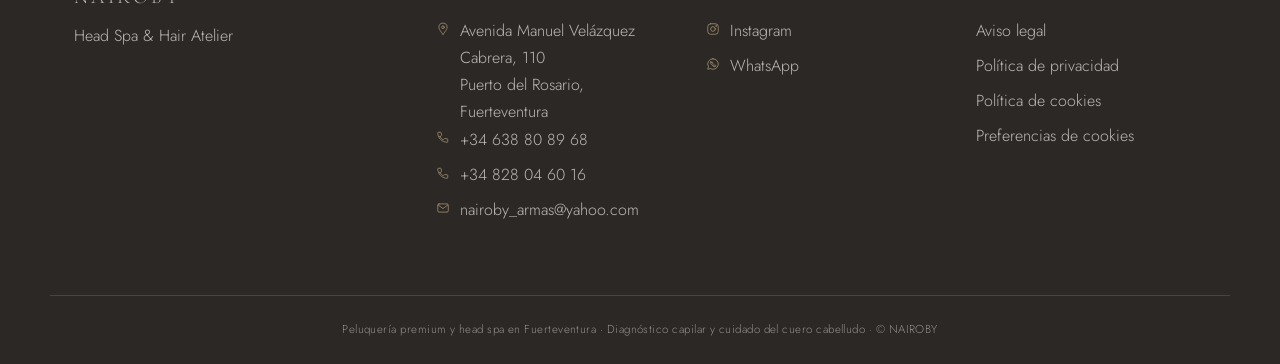
==== commit 477e9052: "Show the full logo lockup in the header with a transparent background Per request, use the complete " ====
--- a/cookies.html
+++ b/cookies.html
@@ -12,7 +12,7 @@
   <link rel="preconnect" href="https://fonts.gstatic.com" crossorigin />
   <link href="https://fonts.googleapis.com/css2?family=Cormorant+Garamond:wght@300;400;500&family=Jost:wght@300;400;500&display=swap" rel="stylesheet" />
 
-  <link rel="stylesheet" href="css/style.css?v=5" />
+  <link rel="stylesheet" href="css/style.css?v=6" />
 </head>
 <body>
   <svg aria-hidden="true" class="icon-sprite">
@@ -42,7 +42,7 @@
 
   <header class="site-header">
     <div class="container header-inner">
-      <a href="index.html" class="brand-mark"><img src="assets/images/logo-icon.png" alt="" class="brand-icon" />NAIROBY</a>
+      <a href="index.html" class="brand-mark"><img src="assets/images/logo-transparent.png" alt="NAIROBY — Head Spa &amp; Hair Atelier" class="brand-logo" /></a>
       <a href="index.html" class="link-underline">Volver al inicio</a>
     </div>
   </header>
@@ -175,6 +175,6 @@
   <a class="whatsapp-float" href="https://wa.me/34638808968?text=Hola%20NAIROBY%2C%20me%20gustar%C3%ADa%20reservar%20una%20experiencia" target="_blank" rel="noopener" aria-label="Reservar por WhatsApp">
     <svg width="26" height="26" viewBox="0 0 24 24" aria-hidden="true"><use href="#icon-whatsapp"></use></svg>
   </a>
-  <script src="js/main.js?v=5"></script>
+  <script src="js/main.js?v=6"></script>
 </body>
 </html>
--- a/css/style.css
+++ b/css/style.css
@@ -250,8 +250,8 @@
   letter-spacing: 0.18em;
 }
 
-.brand-icon {
-  height: 1.7em;
+.brand-logo {
+  height: 84px;
   width: auto;
   display: block;
 }
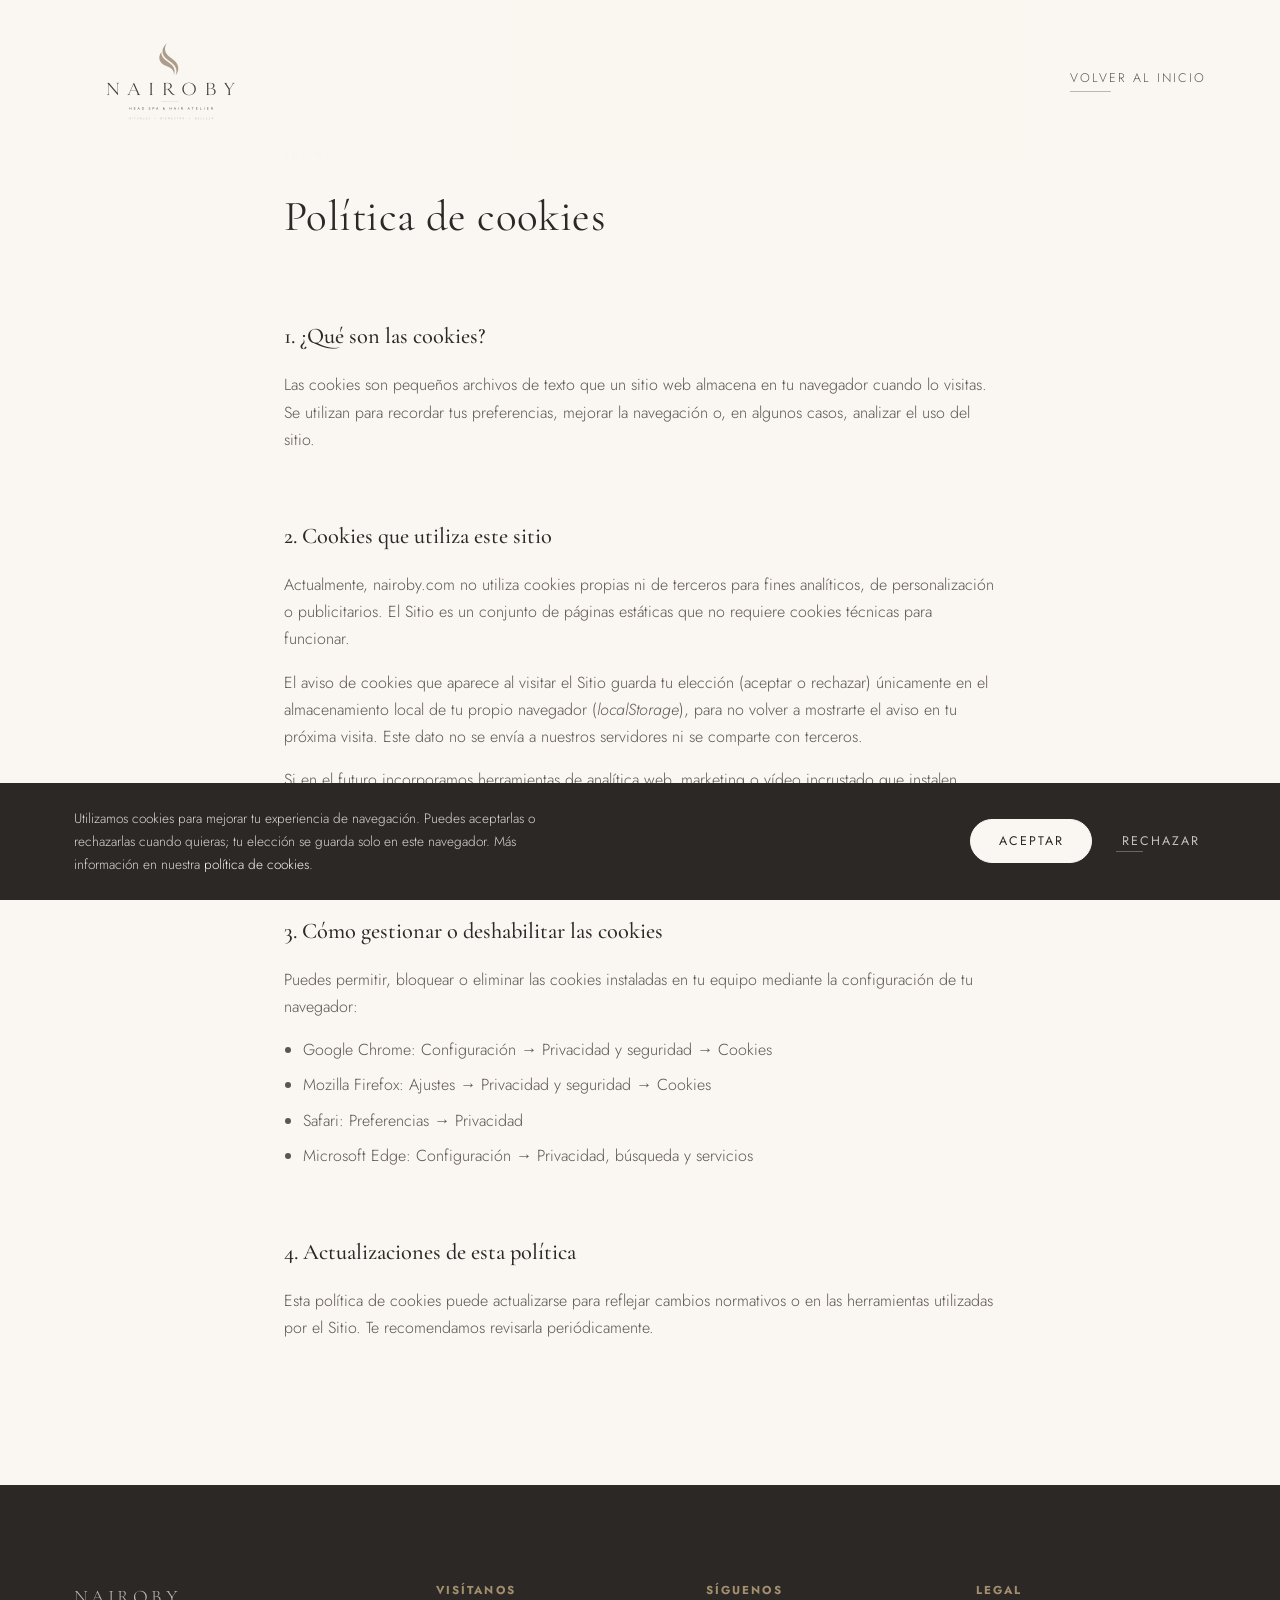
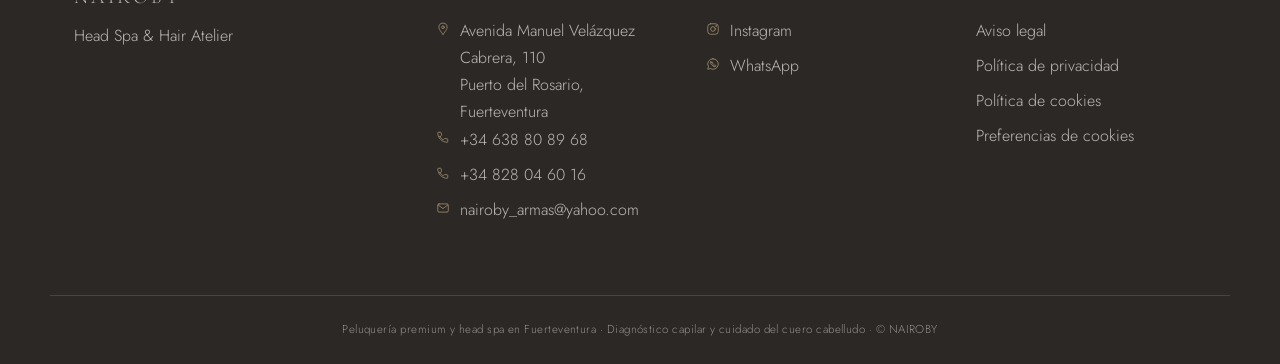
==== commit 55df675a: "Make the header logo bigger Bump .brand-logo from 84px to 128px tall so the wordmark and subtitle re" ====
--- a/cookies.html
+++ b/cookies.html
@@ -12,7 +12,7 @@
   <link rel="preconnect" href="https://fonts.gstatic.com" crossorigin />
   <link href="https://fonts.googleapis.com/css2?family=Cormorant+Garamond:wght@300;400;500&family=Jost:wght@300;400;500&display=swap" rel="stylesheet" />
 
-  <link rel="stylesheet" href="css/style.css?v=6" />
+  <link rel="stylesheet" href="css/style.css?v=7" />
 </head>
 <body>
   <svg aria-hidden="true" class="icon-sprite">
@@ -175,6 +175,6 @@
   <a class="whatsapp-float" href="https://wa.me/34638808968?text=Hola%20NAIROBY%2C%20me%20gustar%C3%ADa%20reservar%20una%20experiencia" target="_blank" rel="noopener" aria-label="Reservar por WhatsApp">
     <svg width="26" height="26" viewBox="0 0 24 24" aria-hidden="true"><use href="#icon-whatsapp"></use></svg>
   </a>
-  <script src="js/main.js?v=6"></script>
+  <script src="js/main.js?v=7"></script>
 </body>
 </html>
--- a/css/style.css
+++ b/css/style.css
@@ -251,7 +251,7 @@
 }
 
 .brand-logo {
-  height: 84px;
+  height: 128px;
   width: auto;
   display: block;
 }
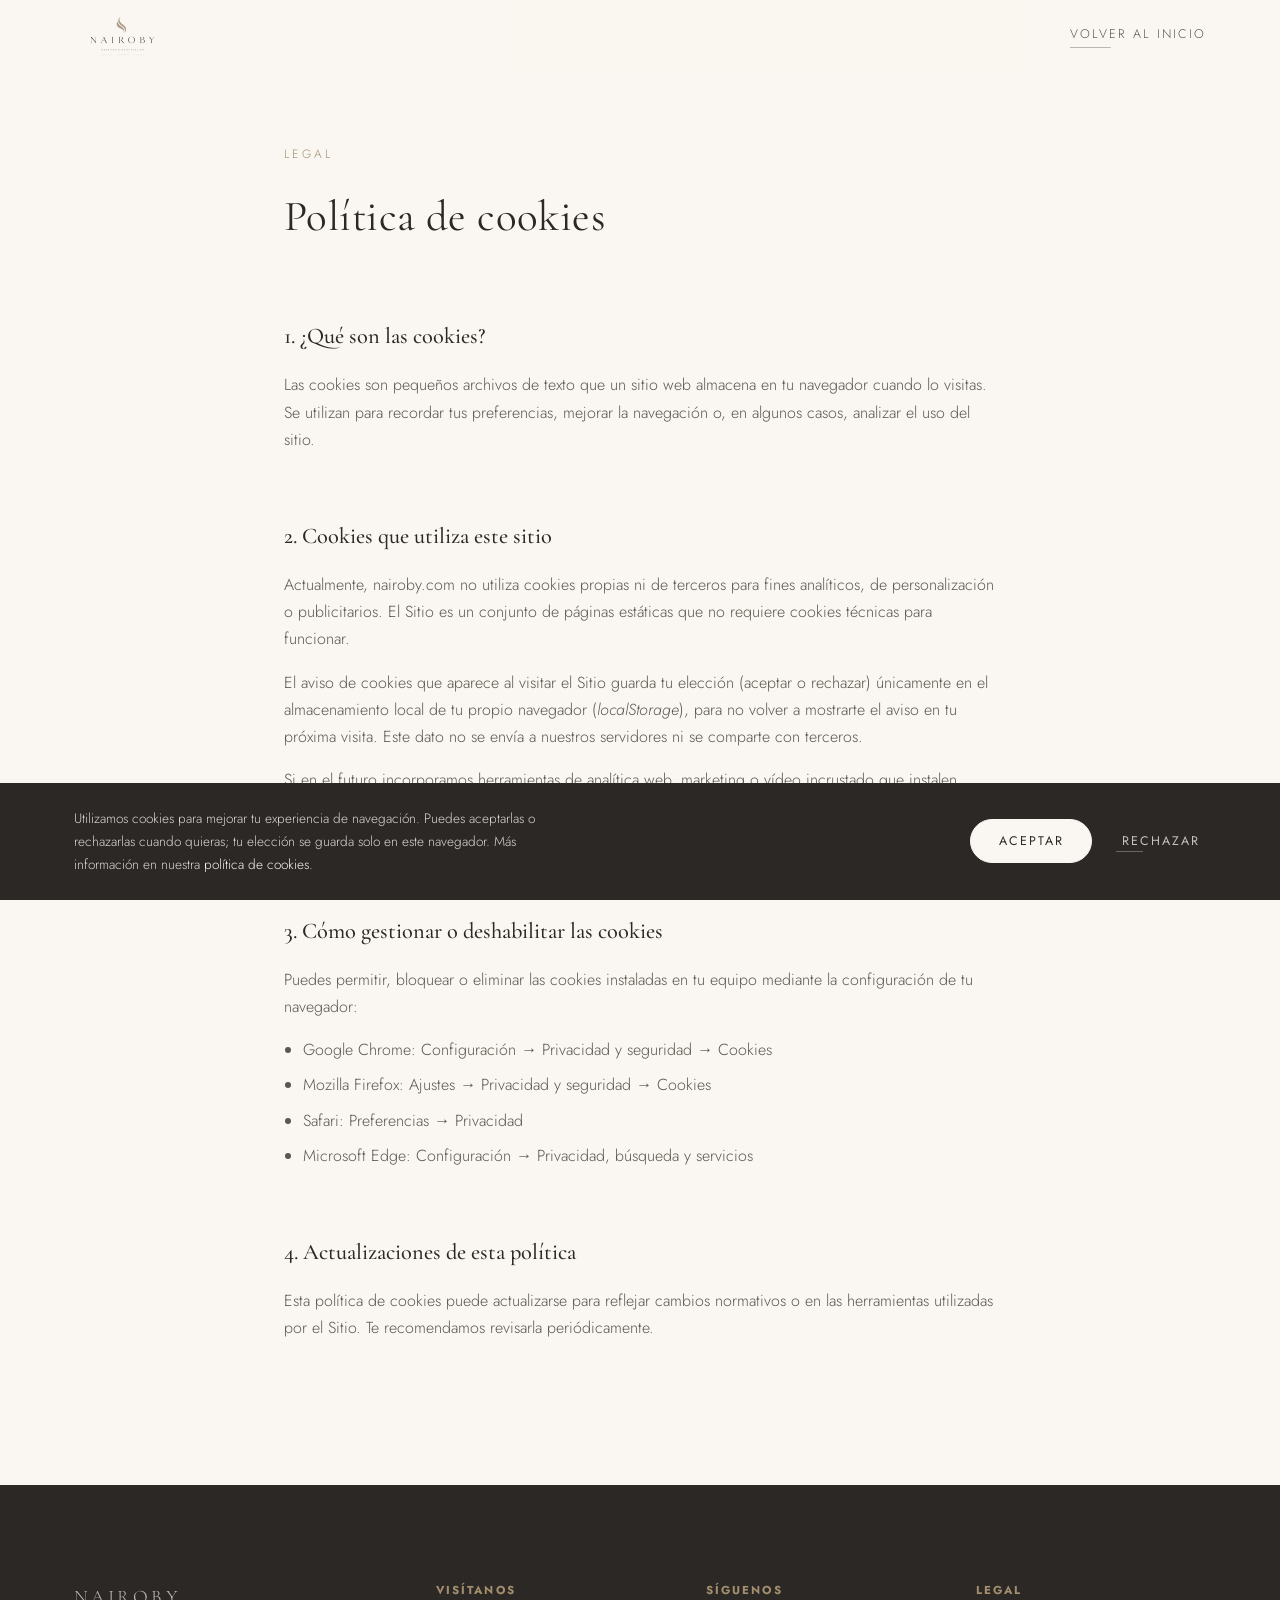
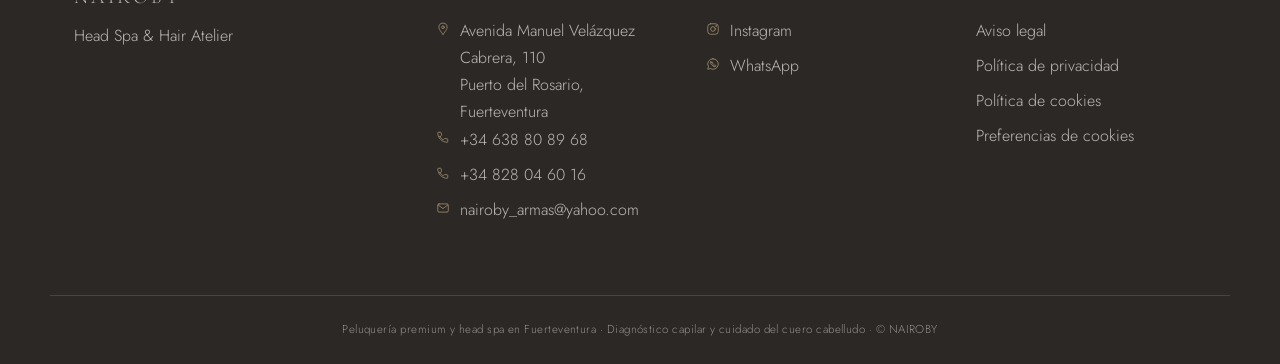
==== commit ca67894a: "Crop the logo tight and restore the original header height Regenerate logo-transparent.png cropped t" ====
--- a/cookies.html
+++ b/cookies.html
@@ -12,7 +12,7 @@
   <link rel="preconnect" href="https://fonts.gstatic.com" crossorigin />
   <link href="https://fonts.googleapis.com/css2?family=Cormorant+Garamond:wght@300;400;500&family=Jost:wght@300;400;500&display=swap" rel="stylesheet" />
 
-  <link rel="stylesheet" href="css/style.css?v=7" />
+  <link rel="stylesheet" href="css/style.css?v=8" />
 </head>
 <body>
   <svg aria-hidden="true" class="icon-sprite">
@@ -175,6 +175,6 @@
   <a class="whatsapp-float" href="https://wa.me/34638808968?text=Hola%20NAIROBY%2C%20me%20gustar%C3%ADa%20reservar%20una%20experiencia" target="_blank" rel="noopener" aria-label="Reservar por WhatsApp">
     <svg width="26" height="26" viewBox="0 0 24 24" aria-hidden="true"><use href="#icon-whatsapp"></use></svg>
   </a>
-  <script src="js/main.js?v=7"></script>
+  <script src="js/main.js?v=8"></script>
 </body>
 </html>
--- a/css/style.css
+++ b/css/style.css
@@ -251,7 +251,7 @@
 }
 
 .brand-logo {
-  height: 128px;
+  height: 40px;
   width: auto;
   display: block;
 }
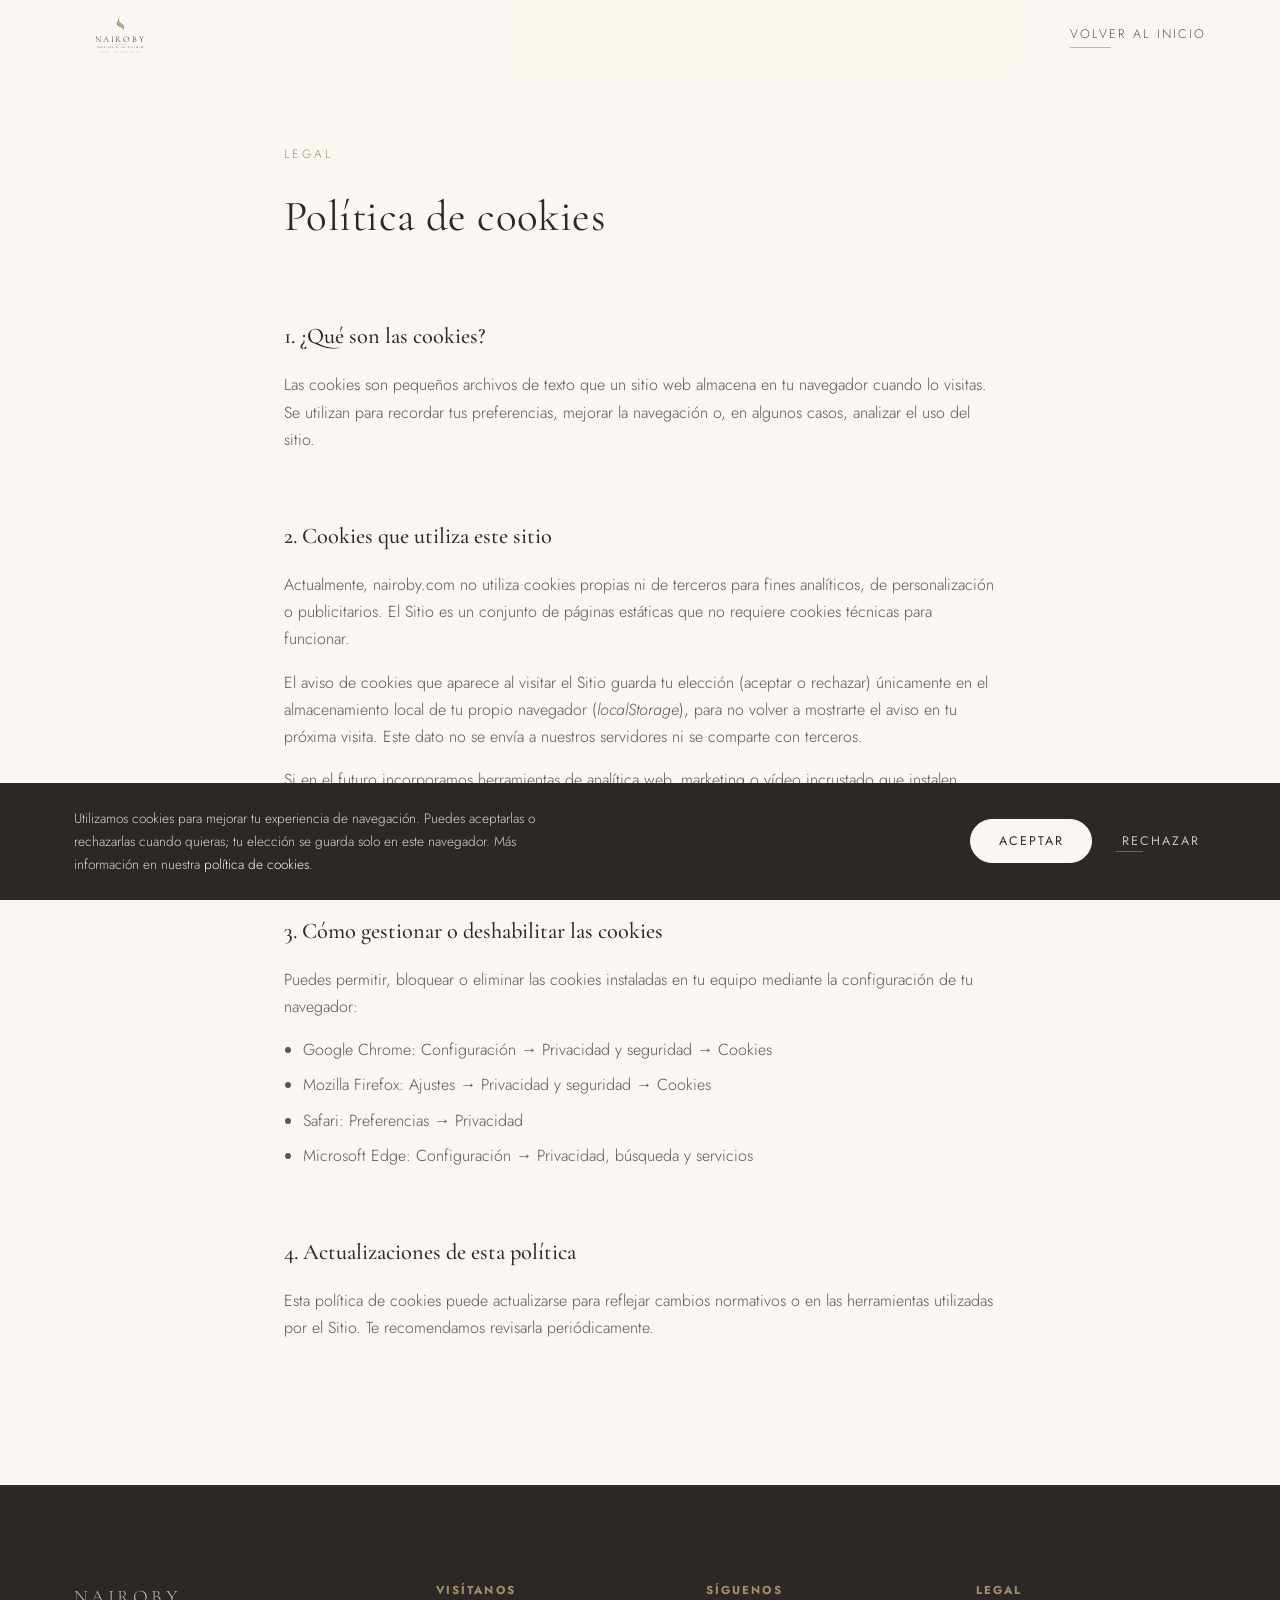
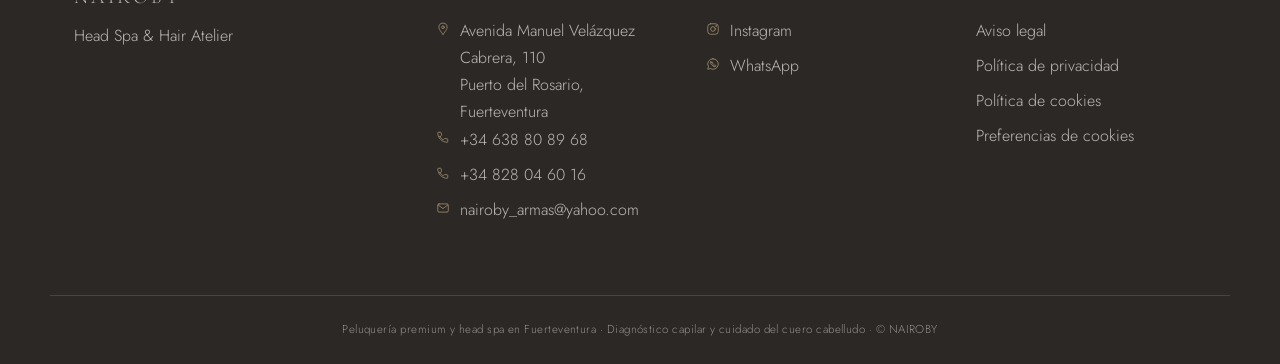
==== commit b6df1db0: "Replace the header logo image with a hand-vectorized inline SVG Trace the icon out of logo.png with " ====
--- a/cookies.html
+++ b/cookies.html
@@ -42,7 +42,18 @@
 
   <header class="site-header">
     <div class="container header-inner">
-      <a href="index.html" class="brand-mark"><img src="assets/images/logo-transparent.png" alt="NAIROBY — Head Spa &amp; Hair Atelier" class="brand-logo" /></a>
+      <a href="index.html" class="brand-mark">
+      <svg class="brand-logo" viewBox="0 0 320 138" role="img" aria-label="NAIROBY — Head Spa &amp; Hair Atelier">
+        <g transform="translate(146,4) scale(0.171)" fill="#a38f6d">
+          <path d="M0 0 C0.66 0.33 1.32 0.66 2 1 C1.469 1.883 0.938 2.766 0.391 3.676 C-3.881 10.888 -7.63 17.906 -10 26 C-10.356 27.207 -10.712 28.413 -11.078 29.656 C-15.301 46.982 -11.573 64.751 -2.922 79.965 C0.034 84.633 3.393 88.825 7 93 C7.553 93.686 8.106 94.372 8.676 95.078 C16.882 105.027 27.99 112.34 38.211 120.064 C63.412 139.129 85.96 159.305 92.594 191.566 C95.154 213.204 87.55 234.664 75 252 C73.374 254.04 71.701 256.021 70 258 C69 256 69 256 69.672 253.926 C70.028 253.063 70.383 252.201 70.75 251.312 C78.164 231.62 77.827 211.812 69.184 192.586 C68.793 191.733 68.402 190.879 68 190 C67.661 189.085 67.322 188.17 66.973 187.227 C66 185 66 185 64 184 C63.484 183.196 62.969 182.391 62.438 181.562 C58.018 174.684 51.903 168.615 46 163 C45.388 162.404 44.775 161.809 44.145 161.195 C36.462 153.975 27.934 147.943 19.417 141.758 C6.394 132.288 -5.707 122.528 -17 111 C-17.26 110.757 -17.26 110.757 -18.574 109.527 C-21.403 106.497 -23.085 102.647 -25 99 C-25.473 98.107 -25.946 97.213 -26.434 96.293 C-30 89.393 -30 89.393 -30 86 C-30.66 85.67 -31.32 85.34 -32 85 C-31.835 84.67 -31.835 84.67 -31 83 C-31.66 82.67 -32.32 82.34 -33 82 C-36.016 69.976 -35.174 54.563 -31 43 C-30.66 42.022 -30.319 41.043 -29.969 40.035 C-23.799 23.838 -12.173 11.914 0 0 Z" transform="translate(66,6)"/>
+          <path d="M0 0 C0.33 0 0.66 0 1 0 C1.11 1.111 1.219 2.222 1.332 3.367 C2.712 16.647 5.048 33.048 15 43 C15.82 44.14 16.631 45.287 17.438 46.438 C26.941 59.034 39.346 67.816 52 77 C87.838 103.083 87.838 103.083 96 118 C96.66 118.66 97.32 119.32 98 120 C106.86 136.274 108.858 152.934 106 171 C105.133 173.723 105.133 173.723 104.125 176.062 C103.772 176.897 103.419 177.731 103.055 178.59 C102.707 179.385 102.359 180.181 102 181 C101.693 181.723 101.386 182.446 101.07 183.191 C100.389 184.798 99.696 186.4 99 188 C98.311 185.858 97.886 184.442 98.457 182.234 C101.439 169.963 97.809 157.039 91.578 146.453 C79.307 127.379 56.8 119.667 36.812 111.25 C13.029 101.225 -3.641 87.229 -14.121 63.457 C-19.282 49.111 -16.219 31.176 -10.094 17.586 C-7.153 11.445 -3.956 5.55 0 0 Z" transform="translate(22,76)"/>
+        </g>
+        <text x="160" y="88" text-anchor="middle" font-family="'Cormorant Garamond', serif" font-size="30" letter-spacing="6" fill="#2b2826">NAIROBY</text>
+        <line x1="138" y1="98" x2="182" y2="98" stroke="#2b2826" stroke-opacity="0.35" stroke-width="1" />
+        <text x="160" y="111" text-anchor="middle" font-family="'Jost', sans-serif" font-size="8.5" letter-spacing="2.5" fill="#2b2826">HEAD SPA &amp; HAIR ATELIER</text>
+        <text x="160" y="126" text-anchor="middle" font-family="'Jost', sans-serif" font-size="7" letter-spacing="1.5" fill="#a38f6d">RITUALES · BIENESTAR · BELLEZA</text>
+      </svg>
+      </a>
       <a href="index.html" class="link-underline">Volver al inicio</a>
     </div>
   </header>
